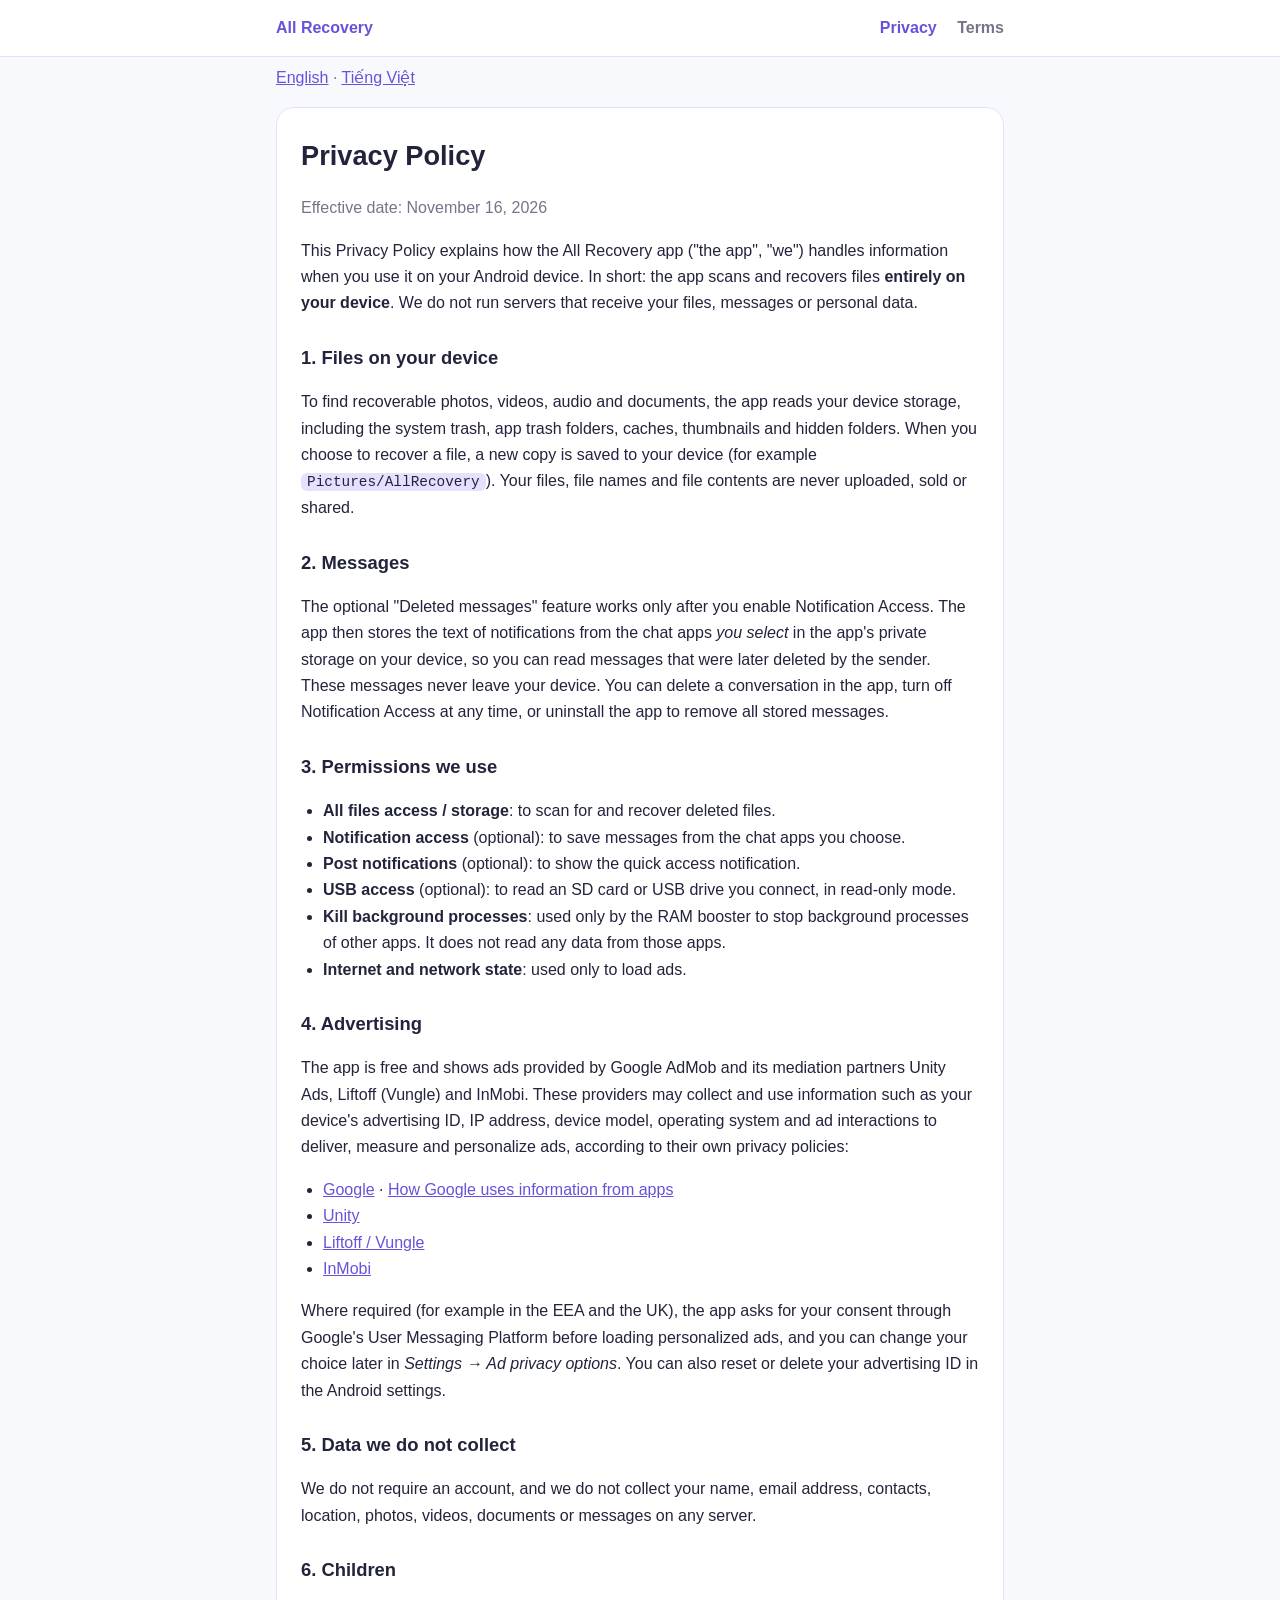
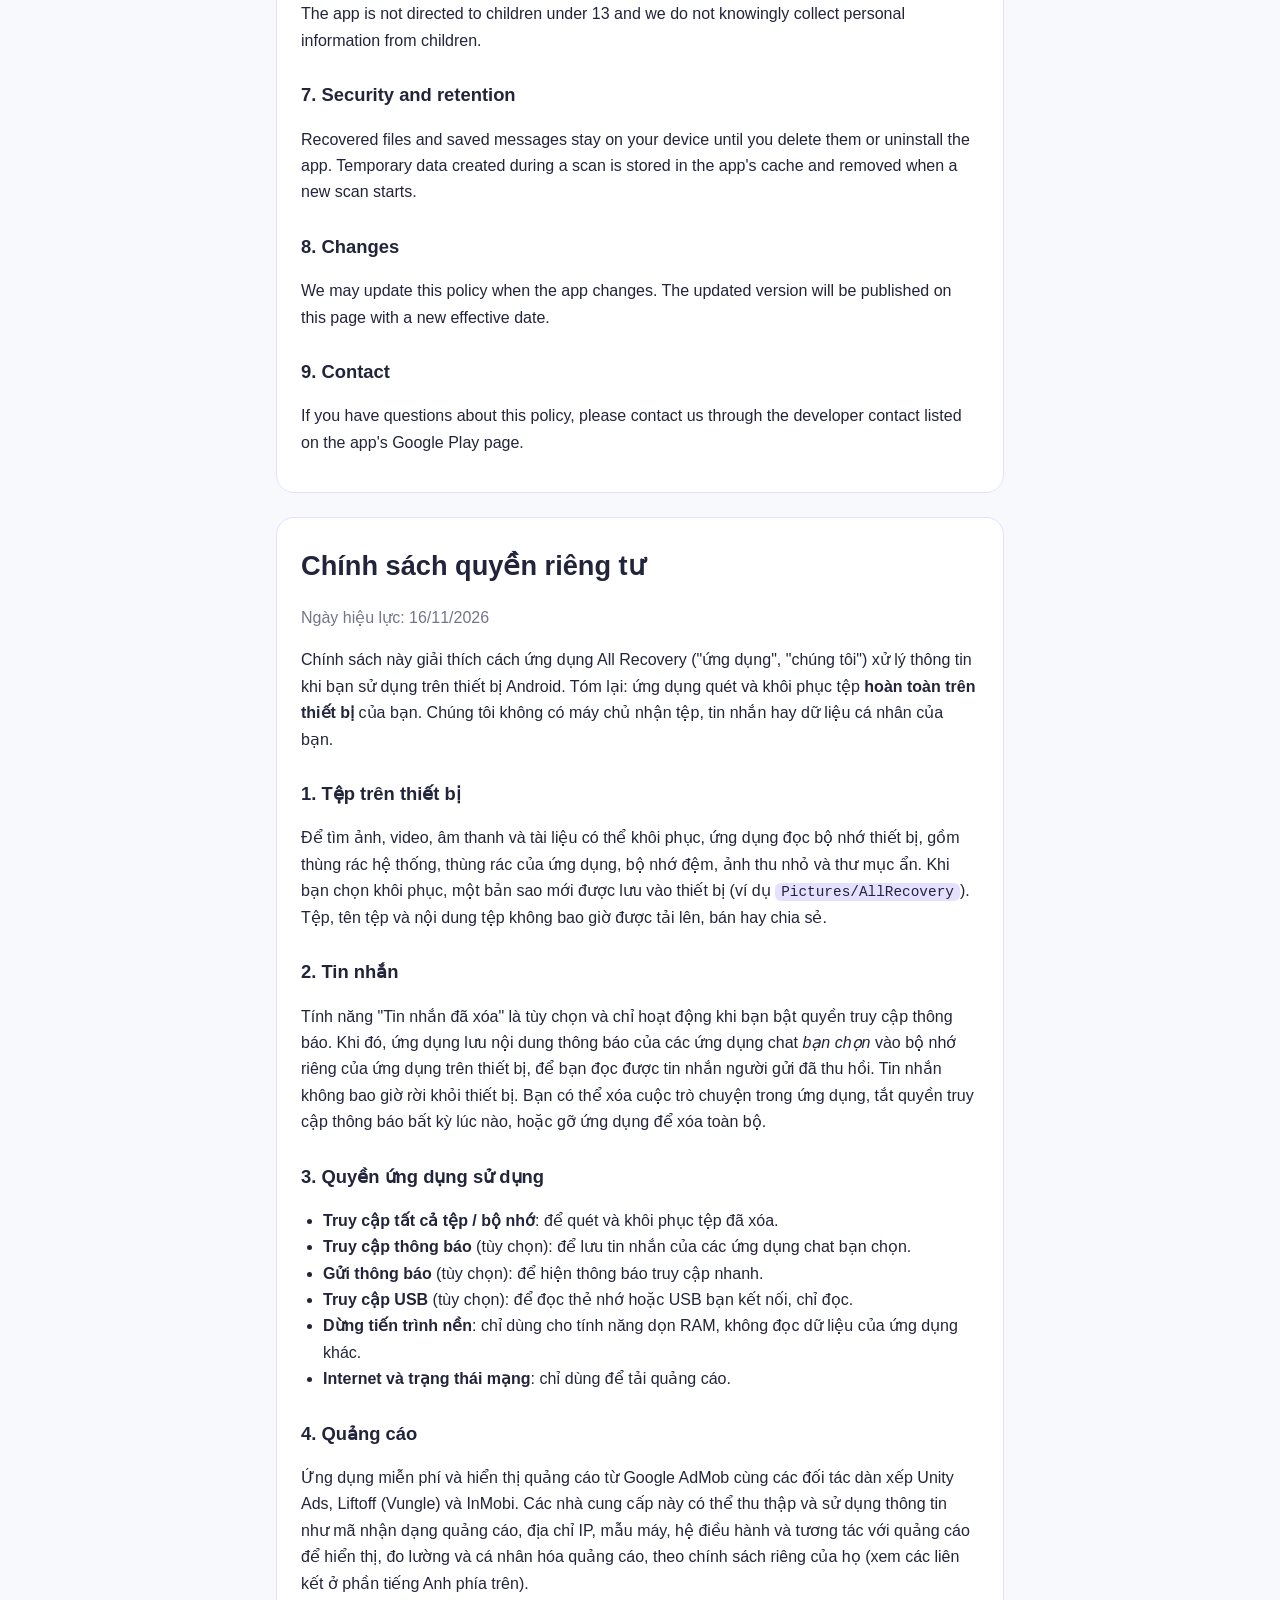
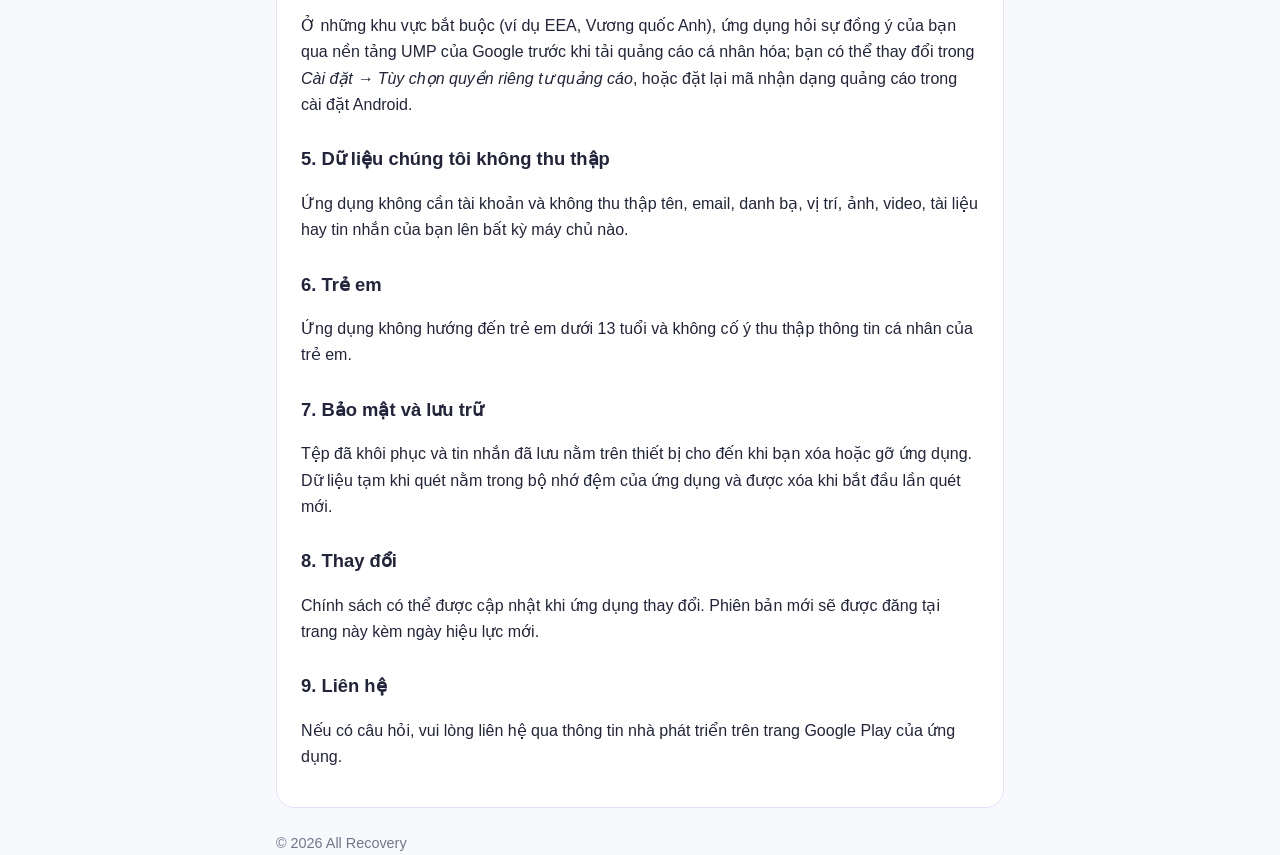
==== index.html @ 8019b17d "add privacy policy and terms" ====
<!doctype html>
<html lang="en">
<head>
  <meta charset="utf-8">
  <meta name="viewport" content="width=device-width, initial-scale=1">
  <title>All Recovery – Privacy Policy</title>
  <link rel="stylesheet" href="style.css">
</head>
<body>
  <header>
    <div class="wrap">
      <span class="brand">All Recovery</span>
      <nav>
        <a href="index.html" class="active">Privacy</a>
        <a href="terms.html">Terms</a>
      </nav>
    </div>
  </header>

  <main class="wrap">
    <div class="lang">
      <a href="#en">English</a> · <a href="#vi">Tiếng Việt</a>
    </div>

    <article id="en">
      <h1>Privacy Policy</h1>
      <p class="muted">Effective date: November 16, 2026</p>

      <p>This Privacy Policy explains how the All Recovery app ("the app", "we") handles information when you
        use it on your Android device. In short: the app scans and recovers files <strong>entirely on your device</strong>.
        We do not run servers that receive your files, messages or personal data.</p>

      <h2>1. Files on your device</h2>
      <p>To find recoverable photos, videos, audio and documents, the app reads your device storage, including the
        system trash, app trash folders, caches, thumbnails and hidden folders. When you choose to recover a file, a new
        copy is saved to your device (for example <code>Pictures/AllRecovery</code>). Your files, file names and file
        contents are never uploaded, sold or shared.</p>

      <h2>2. Messages</h2>
      <p>The optional "Deleted messages" feature works only after you enable Notification Access. The app then stores
        the text of notifications from the chat apps <em>you select</em> in the app's private storage on your device,
        so you can read messages that were later deleted by the sender. These messages never leave your device. You can
        delete a conversation in the app, turn off Notification Access at any time, or uninstall the app to remove all
        stored messages.</p>

      <h2>3. Permissions we use</h2>
      <ul>
        <li><strong>All files access / storage</strong>: to scan for and recover deleted files.</li>
        <li><strong>Notification access</strong> (optional): to save messages from the chat apps you choose.</li>
        <li><strong>Post notifications</strong> (optional): to show the quick access notification.</li>
        <li><strong>USB access</strong> (optional): to read an SD card or USB drive you connect, in read-only mode.</li>
        <li><strong>Kill background processes</strong>: used only by the RAM booster to stop background processes of
          other apps. It does not read any data from those apps.</li>
        <li><strong>Internet and network state</strong>: used only to load ads.</li>
      </ul>

      <h2>4. Advertising</h2>
      <p>The app is free and shows ads provided by Google AdMob and its mediation partners Unity Ads, Liftoff
        (Vungle) and InMobi. These providers may collect and use information such as your device's advertising ID,
        IP address, device model, operating system and ad interactions to deliver, measure and personalize ads,
        according to their own privacy policies:</p>
      <ul>
        <li><a href="https://policies.google.com/privacy">Google</a> ·
          <a href="https://policies.google.com/technologies/ads">How Google uses information from apps</a></li>
        <li><a href="https://unity.com/legal/privacy-policy">Unity</a></li>
        <li><a href="https://liftoff.io/privacy-policy/">Liftoff / Vungle</a></li>
        <li><a href="https://www.inmobi.com/privacy-policy">InMobi</a></li>
      </ul>
      <p>Where required (for example in the EEA and the UK), the app asks for your consent through Google's User
        Messaging Platform before loading personalized ads, and you can change your choice later in
        <em>Settings → Ad privacy options</em>. You can also reset or delete your advertising ID in the Android
        settings.</p>

      <h2>5. Data we do not collect</h2>
      <p>We do not require an account, and we do not collect your name, email address, contacts, location, photos,
        videos, documents or messages on any server.</p>

      <h2>6. Children</h2>
      <p>The app is not directed to children under 13 and we do not knowingly collect personal information from
        children.</p>

      <h2>7. Security and retention</h2>
      <p>Recovered files and saved messages stay on your device until you delete them or uninstall the app.
        Temporary data created during a scan is stored in the app's cache and removed when a new scan starts.</p>

      <h2>8. Changes</h2>
      <p>We may update this policy when the app changes. The updated version will be published on this page with
        a new effective date.</p>

      <h2>9. Contact</h2>
      <p>If you have questions about this policy, please contact us through the developer contact listed on the
        app's Google Play page.</p>
    </article>

    <hr>

    <article id="vi" lang="vi">
      <h1>Chính sách quyền riêng tư</h1>
      <p class="muted">Ngày hiệu lực: 16/11/2026</p>

      <p>Chính sách này giải thích cách ứng dụng All Recovery ("ứng dụng", "chúng tôi") xử lý thông tin khi bạn
        sử dụng trên thiết bị Android. Tóm lại: ứng dụng quét và khôi phục tệp <strong>hoàn toàn trên thiết bị</strong>
        của bạn. Chúng tôi không có máy chủ nhận tệp, tin nhắn hay dữ liệu cá nhân của bạn.</p>

      <h2>1. Tệp trên thiết bị</h2>
      <p>Để tìm ảnh, video, âm thanh và tài liệu có thể khôi phục, ứng dụng đọc bộ nhớ thiết bị, gồm thùng rác hệ
        thống, thùng rác của ứng dụng, bộ nhớ đệm, ảnh thu nhỏ và thư mục ẩn. Khi bạn chọn khôi phục, một bản sao mới
        được lưu vào thiết bị (ví dụ <code>Pictures/AllRecovery</code>). Tệp, tên tệp và nội dung tệp không bao giờ
        được tải lên, bán hay chia sẻ.</p>

      <h2>2. Tin nhắn</h2>
      <p>Tính năng "Tin nhắn đã xóa" là tùy chọn và chỉ hoạt động khi bạn bật quyền truy cập thông báo. Khi đó, ứng
        dụng lưu nội dung thông báo của các ứng dụng chat <em>bạn chọn</em> vào bộ nhớ riêng của ứng dụng trên thiết
        bị, để bạn đọc được tin nhắn người gửi đã thu hồi. Tin nhắn không bao giờ rời khỏi thiết bị. Bạn có thể xóa
        cuộc trò chuyện trong ứng dụng, tắt quyền truy cập thông báo bất kỳ lúc nào, hoặc gỡ ứng dụng để xóa toàn bộ.</p>

      <h2>3. Quyền ứng dụng sử dụng</h2>
      <ul>
        <li><strong>Truy cập tất cả tệp / bộ nhớ</strong>: để quét và khôi phục tệp đã xóa.</li>
        <li><strong>Truy cập thông báo</strong> (tùy chọn): để lưu tin nhắn của các ứng dụng chat bạn chọn.</li>
        <li><strong>Gửi thông báo</strong> (tùy chọn): để hiện thông báo truy cập nhanh.</li>
        <li><strong>Truy cập USB</strong> (tùy chọn): để đọc thẻ nhớ hoặc USB bạn kết nối, chỉ đọc.</li>
        <li><strong>Dừng tiến trình nền</strong>: chỉ dùng cho tính năng dọn RAM, không đọc dữ liệu của ứng dụng khác.</li>
        <li><strong>Internet và trạng thái mạng</strong>: chỉ dùng để tải quảng cáo.</li>
      </ul>

      <h2>4. Quảng cáo</h2>
      <p>Ứng dụng miễn phí và hiển thị quảng cáo từ Google AdMob cùng các đối tác dàn xếp Unity Ads, Liftoff
        (Vungle) và InMobi. Các nhà cung cấp này có thể thu thập và sử dụng thông tin như mã nhận dạng quảng cáo, địa
        chỉ IP, mẫu máy, hệ điều hành và tương tác với quảng cáo để hiển thị, đo lường và cá nhân hóa quảng cáo, theo
        chính sách riêng của họ (xem các liên kết ở phần tiếng Anh phía trên).</p>
      <p>Ở những khu vực bắt buộc (ví dụ EEA, Vương quốc Anh), ứng dụng hỏi sự đồng ý của bạn qua nền tảng UMP của
        Google trước khi tải quảng cáo cá nhân hóa; bạn có thể thay đổi trong <em>Cài đặt → Tùy chọn quyền riêng tư
        quảng cáo</em>, hoặc đặt lại mã nhận dạng quảng cáo trong cài đặt Android.</p>

      <h2>5. Dữ liệu chúng tôi không thu thập</h2>
      <p>Ứng dụng không cần tài khoản và không thu thập tên, email, danh bạ, vị trí, ảnh, video, tài liệu hay tin nhắn
        của bạn lên bất kỳ máy chủ nào.</p>

      <h2>6. Trẻ em</h2>
      <p>Ứng dụng không hướng đến trẻ em dưới 13 tuổi và không cố ý thu thập thông tin cá nhân của trẻ em.</p>

      <h2>7. Bảo mật và lưu trữ</h2>
      <p>Tệp đã khôi phục và tin nhắn đã lưu nằm trên thiết bị cho đến khi bạn xóa hoặc gỡ ứng dụng. Dữ liệu tạm khi
        quét nằm trong bộ nhớ đệm của ứng dụng và được xóa khi bắt đầu lần quét mới.</p>

      <h2>8. Thay đổi</h2>
      <p>Chính sách có thể được cập nhật khi ứng dụng thay đổi. Phiên bản mới sẽ được đăng tại trang này kèm ngày hiệu
        lực mới.</p>

      <h2>9. Liên hệ</h2>
      <p>Nếu có câu hỏi, vui lòng liên hệ qua thông tin nhà phát triển trên trang Google Play của ứng dụng.</p>
    </article>
  </main>

  <footer class="wrap muted">© 2026 All Recovery</footer>
</body>
</html>
---- style.css ----
:root {
  --bg: #f8f9fd;
  --surface: #ffffff;
  --ink: #22243b;
  --muted: #74758a;
  --primary: #6554d9;
  --line: #e6e0ff;
}

@media (prefers-color-scheme: dark) {
  :root {
    --bg: #121320;
    --surface: #1c1d2e;
    --ink: #ececf4;
    --muted: #a3a4b8;
    --primary: #9d90ff;
    --line: #2c2d45;
  }
}

* { box-sizing: border-box; }

body {
  margin: 0;
  background: var(--bg);
  color: var(--ink);
  font: 16px/1.65 -apple-system, BlinkMacSystemFont, "Segoe UI", Roboto, "Helvetica Neue", Arial, sans-serif;
}

.wrap { max-width: 760px; margin: 0 auto; padding: 0 16px; }

header {
  background: var(--surface);
  border-bottom: 1px solid var(--line);
  position: sticky;
  top: 0;
}

header .wrap { display: flex; align-items: center; justify-content: space-between; height: 56px; }

.brand { font-weight: 700; color: var(--primary); }

nav a { margin-left: 16px; color: var(--muted); text-decoration: none; font-weight: 600; }
nav a.active { color: var(--primary); }

main { padding-top: 16px; padding-bottom: 32px; }

.lang { margin: 8px 0 16px; color: var(--muted); }

article {
  background: var(--surface);
  border: 1px solid var(--line);
  border-radius: 18px;
  padding: 8px 24px 20px;
  margin-bottom: 24px;
}

h1 { font-size: 1.7rem; margin: 18px 0 4px; }
h2 { font-size: 1.15rem; margin: 26px 0 6px; }
a { color: var(--primary); }
code { background: var(--line); padding: 1px 6px; border-radius: 6px; font-size: 0.9em; }
ul { padding-left: 22px; }
hr { display: none; }

.muted { color: var(--muted); }

footer { padding-bottom: 32px; font-size: 0.9rem; }
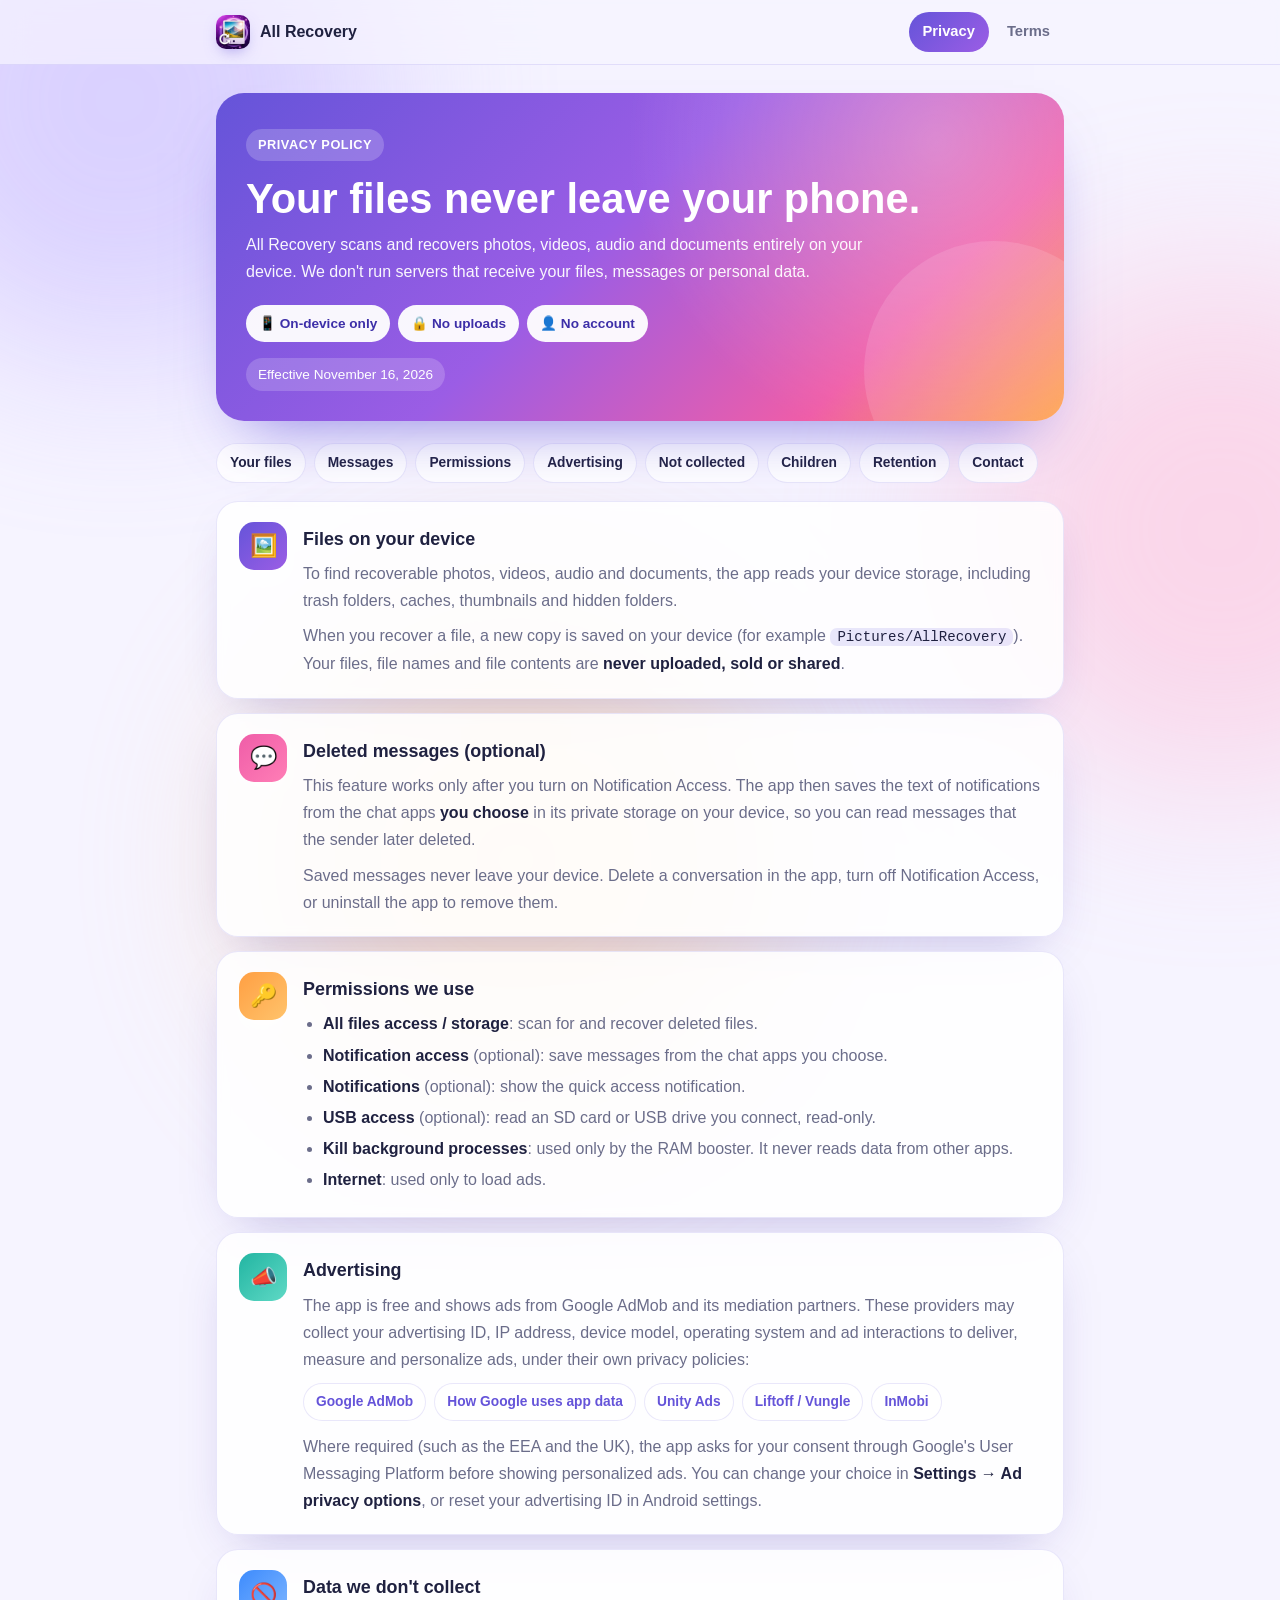
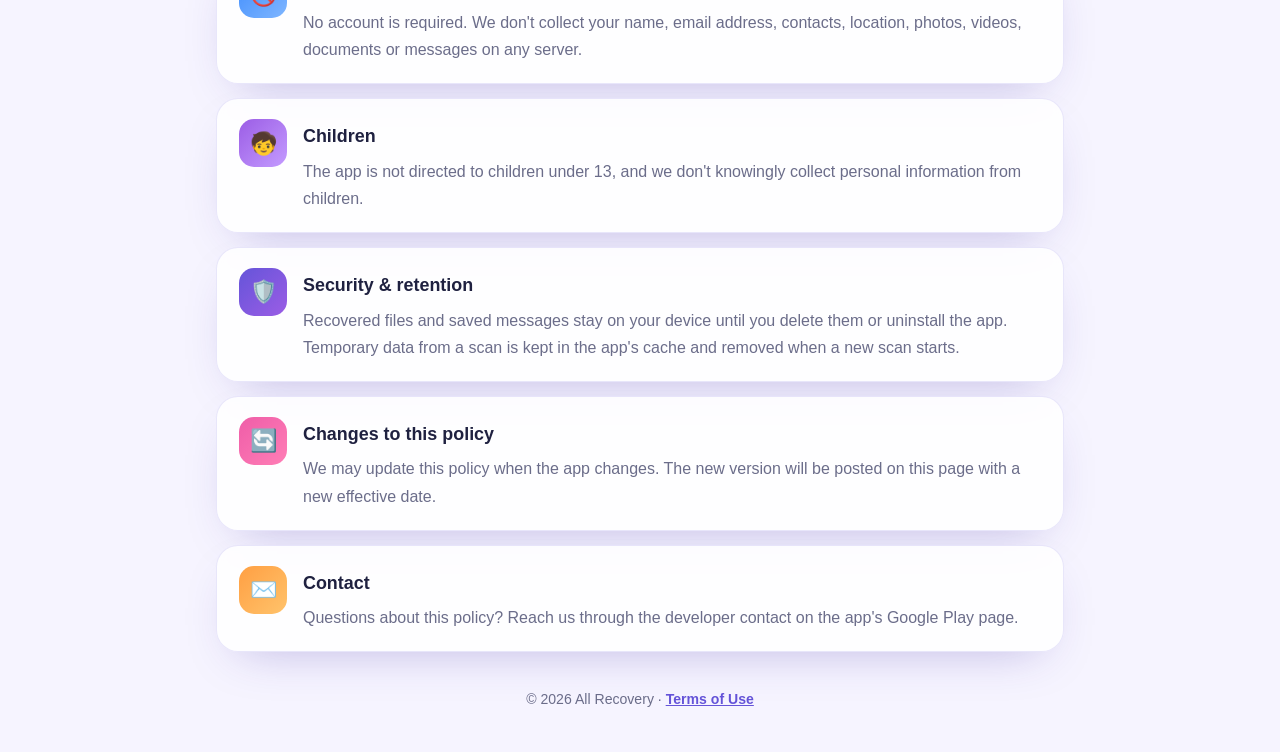
==== commit 340e4c0c: "redesign policy pages" ====
--- a/index.html
+++ b/index.html
@@ -3,13 +3,19 @@
 <head>
   <meta charset="utf-8">
   <meta name="viewport" content="width=device-width, initial-scale=1">
-  <title>All Recovery – Privacy Policy</title>
+  <title>Privacy Policy · All Recovery</title>
+  <meta name="description" content="How All Recovery handles your data: everything stays on your device.">
+  <link rel="icon" href="assets/icon.png">
   <link rel="stylesheet" href="style.css">
 </head>
 <body>
+  <div class="blob b1"></div>
+  <div class="blob b2"></div>
+  <div class="blob b3"></div>
+
   <header>
-    <div class="wrap">
-      <span class="brand">All Recovery</span>
+    <div class="wrap bar">
+      <a class="brand" href="index.html"><img src="assets/icon.png" alt=""><span>All Recovery</span></a>
       <nav>
         <a href="index.html" class="active">Privacy</a>
         <a href="terms.html">Terms</a>
@@ -18,141 +24,137 @@
   </header>
 
   <main class="wrap">
-    <div class="lang">
-      <a href="#en">English</a> · <a href="#vi">Tiếng Việt</a>
+    <section class="hero">
+      <span class="eyebrow">Privacy Policy</span>
+      <h1>Your files never leave your phone.</h1>
+      <p>All Recovery scans and recovers photos, videos, audio and documents entirely on your device.
+        We don't run servers that receive your files, messages or personal data.</p>
+      <div class="chips">
+        <span class="chip">📱 On-device only</span>
+        <span class="chip">🔒 No uploads</span>
+        <span class="chip">👤 No account</span>
+      </div>
+      <span class="date">Effective November 16, 2026</span>
+    </section>
+
+    <nav class="toc">
+      <a href="#files">Your files</a>
+      <a href="#messages">Messages</a>
+      <a href="#permissions">Permissions</a>
+      <a href="#ads">Advertising</a>
+      <a href="#not-collected">Not collected</a>
+      <a href="#children">Children</a>
+      <a href="#retention">Retention</a>
+      <a href="#contact">Contact</a>
+    </nav>
+
+    <div class="cards">
+      <article class="card" id="files">
+        <div class="icon">🖼️</div>
+        <div>
+          <h2>Files on your device</h2>
+          <p>To find recoverable photos, videos, audio and documents, the app reads your device storage, including
+            trash folders, caches, thumbnails and hidden folders.</p>
+          <p>When you recover a file, a new copy is saved on your device (for example
+            <code>Pictures/AllRecovery</code>). Your files, file names and file contents are
+            <strong>never uploaded, sold or shared</strong>.</p>
+        </div>
+      </article>
+
+      <article class="card" id="messages">
+        <div class="icon">💬</div>
+        <div>
+          <h2>Deleted messages (optional)</h2>
+          <p>This feature works only after you turn on Notification Access. The app then saves the text of
+            notifications from the chat apps <strong>you choose</strong> in its private storage on your device, so you
+            can read messages that the sender later deleted.</p>
+          <p>Saved messages never leave your device. Delete a conversation in the app, turn off Notification Access,
+            or uninstall the app to remove them.</p>
+        </div>
+      </article>
+
+      <article class="card" id="permissions">
+        <div class="icon">🔑</div>
+        <div>
+          <h2>Permissions we use</h2>
+          <ul>
+            <li><strong>All files access / storage</strong>: scan for and recover deleted files.</li>
+            <li><strong>Notification access</strong> (optional): save messages from the chat apps you choose.</li>
+            <li><strong>Notifications</strong> (optional): show the quick access notification.</li>
+            <li><strong>USB access</strong> (optional): read an SD card or USB drive you connect, read-only.</li>
+            <li><strong>Kill background processes</strong>: used only by the RAM booster. It never reads data from
+              other apps.</li>
+            <li><strong>Internet</strong>: used only to load ads.</li>
+          </ul>
+        </div>
+      </article>
+
+      <article class="card" id="ads">
+        <div class="icon">📣</div>
+        <div>
+          <h2>Advertising</h2>
+          <p>The app is free and shows ads from Google AdMob and its mediation partners. These providers may collect
+            your advertising ID, IP address, device model, operating system and ad interactions to deliver, measure
+            and personalize ads, under their own privacy policies:</p>
+          <div class="partners">
+            <a href="https://policies.google.com/privacy">Google AdMob</a>
+            <a href="https://policies.google.com/technologies/ads">How Google uses app data</a>
+            <a href="https://unity.com/legal/privacy-policy">Unity Ads</a>
+            <a href="https://liftoff.io/privacy-policy/">Liftoff / Vungle</a>
+            <a href="https://www.inmobi.com/privacy-policy">InMobi</a>
+          </div>
+          <p style="margin-top:12px">Where required (such as the EEA and the UK), the app asks for your consent through
+            Google's User Messaging Platform before showing personalized ads. You can change your choice in
+            <strong>Settings → Ad privacy options</strong>, or reset your advertising ID in Android settings.</p>
+        </div>
+      </article>
+
+      <article class="card" id="not-collected">
+        <div class="icon">🚫</div>
+        <div>
+          <h2>Data we don't collect</h2>
+          <p>No account is required. We don't collect your name, email address, contacts, location, photos, videos,
+            documents or messages on any server.</p>
+        </div>
+      </article>
+
+      <article class="card" id="children">
+        <div class="icon">🧒</div>
+        <div>
+          <h2>Children</h2>
+          <p>The app is not directed to children under 13, and we don't knowingly collect personal information from
+            children.</p>
+        </div>
+      </article>
+
+      <article class="card" id="retention">
+        <div class="icon">🛡️</div>
+        <div>
+          <h2>Security &amp; retention</h2>
+          <p>Recovered files and saved messages stay on your device until you delete them or uninstall the app.
+            Temporary data from a scan is kept in the app's cache and removed when a new scan starts.</p>
+        </div>
+      </article>
+
+      <article class="card" id="changes">
+        <div class="icon">🔄</div>
+        <div>
+          <h2>Changes to this policy</h2>
+          <p>We may update this policy when the app changes. The new version will be posted on this page with a new
+            effective date.</p>
+        </div>
+      </article>
+
+      <article class="card" id="contact">
+        <div class="icon">✉️</div>
+        <div>
+          <h2>Contact</h2>
+          <p>Questions about this policy? Reach us through the developer contact on the app's Google Play page.</p>
+        </div>
+      </article>
     </div>
-
-    <article id="en">
-      <h1>Privacy Policy</h1>
-      <p class="muted">Effective date: November 16, 2026</p>
-
-      <p>This Privacy Policy explains how the All Recovery app ("the app", "we") handles information when you
-        use it on your Android device. In short: the app scans and recovers files <strong>entirely on your device</strong>.
-        We do not run servers that receive your files, messages or personal data.</p>
-
-      <h2>1. Files on your device</h2>
-      <p>To find recoverable photos, videos, audio and documents, the app reads your device storage, including the
-        system trash, app trash folders, caches, thumbnails and hidden folders. When you choose to recover a file, a new
-        copy is saved to your device (for example <code>Pictures/AllRecovery</code>). Your files, file names and file
-        contents are never uploaded, sold or shared.</p>
-
-      <h2>2. Messages</h2>
-      <p>The optional "Deleted messages" feature works only after you enable Notification Access. The app then stores
-        the text of notifications from the chat apps <em>you select</em> in the app's private storage on your device,
-        so you can read messages that were later deleted by the sender. These messages never leave your device. You can
-        delete a conversation in the app, turn off Notification Access at any time, or uninstall the app to remove all
-        stored messages.</p>
-
-      <h2>3. Permissions we use</h2>
-      <ul>
-        <li><strong>All files access / storage</strong>: to scan for and recover deleted files.</li>
-        <li><strong>Notification access</strong> (optional): to save messages from the chat apps you choose.</li>
-        <li><strong>Post notifications</strong> (optional): to show the quick access notification.</li>
-        <li><strong>USB access</strong> (optional): to read an SD card or USB drive you connect, in read-only mode.</li>
-        <li><strong>Kill background processes</strong>: used only by the RAM booster to stop background processes of
-          other apps. It does not read any data from those apps.</li>
-        <li><strong>Internet and network state</strong>: used only to load ads.</li>
-      </ul>
-
-      <h2>4. Advertising</h2>
-      <p>The app is free and shows ads provided by Google AdMob and its mediation partners Unity Ads, Liftoff
-        (Vungle) and InMobi. These providers may collect and use information such as your device's advertising ID,
-        IP address, device model, operating system and ad interactions to deliver, measure and personalize ads,
-        according to their own privacy policies:</p>
-      <ul>
-        <li><a href="https://policies.google.com/privacy">Google</a> ·
-          <a href="https://policies.google.com/technologies/ads">How Google uses information from apps</a></li>
-        <li><a href="https://unity.com/legal/privacy-policy">Unity</a></li>
-        <li><a href="https://liftoff.io/privacy-policy/">Liftoff / Vungle</a></li>
-        <li><a href="https://www.inmobi.com/privacy-policy">InMobi</a></li>
-      </ul>
-      <p>Where required (for example in the EEA and the UK), the app asks for your consent through Google's User
-        Messaging Platform before loading personalized ads, and you can change your choice later in
-        <em>Settings → Ad privacy options</em>. You can also reset or delete your advertising ID in the Android
-        settings.</p>
-
-      <h2>5. Data we do not collect</h2>
-      <p>We do not require an account, and we do not collect your name, email address, contacts, location, photos,
-        videos, documents or messages on any server.</p>
-
-      <h2>6. Children</h2>
-      <p>The app is not directed to children under 13 and we do not knowingly collect personal information from
-        children.</p>
-
-      <h2>7. Security and retention</h2>
-      <p>Recovered files and saved messages stay on your device until you delete them or uninstall the app.
-        Temporary data created during a scan is stored in the app's cache and removed when a new scan starts.</p>
-
-      <h2>8. Changes</h2>
-      <p>We may update this policy when the app changes. The updated version will be published on this page with
-        a new effective date.</p>
-
-      <h2>9. Contact</h2>
-      <p>If you have questions about this policy, please contact us through the developer contact listed on the
-        app's Google Play page.</p>
-    </article>
-
-    <hr>
-
-    <article id="vi" lang="vi">
-      <h1>Chính sách quyền riêng tư</h1>
-      <p class="muted">Ngày hiệu lực: 16/11/2026</p>
-
-      <p>Chính sách này giải thích cách ứng dụng All Recovery ("ứng dụng", "chúng tôi") xử lý thông tin khi bạn
-        sử dụng trên thiết bị Android. Tóm lại: ứng dụng quét và khôi phục tệp <strong>hoàn toàn trên thiết bị</strong>
-        của bạn. Chúng tôi không có máy chủ nhận tệp, tin nhắn hay dữ liệu cá nhân của bạn.</p>
-
-      <h2>1. Tệp trên thiết bị</h2>
-      <p>Để tìm ảnh, video, âm thanh và tài liệu có thể khôi phục, ứng dụng đọc bộ nhớ thiết bị, gồm thùng rác hệ
-        thống, thùng rác của ứng dụng, bộ nhớ đệm, ảnh thu nhỏ và thư mục ẩn. Khi bạn chọn khôi phục, một bản sao mới
-        được lưu vào thiết bị (ví dụ <code>Pictures/AllRecovery</code>). Tệp, tên tệp và nội dung tệp không bao giờ
-        được tải lên, bán hay chia sẻ.</p>
-
-      <h2>2. Tin nhắn</h2>
-      <p>Tính năng "Tin nhắn đã xóa" là tùy chọn và chỉ hoạt động khi bạn bật quyền truy cập thông báo. Khi đó, ứng
-        dụng lưu nội dung thông báo của các ứng dụng chat <em>bạn chọn</em> vào bộ nhớ riêng của ứng dụng trên thiết
-        bị, để bạn đọc được tin nhắn người gửi đã thu hồi. Tin nhắn không bao giờ rời khỏi thiết bị. Bạn có thể xóa
-        cuộc trò chuyện trong ứng dụng, tắt quyền truy cập thông báo bất kỳ lúc nào, hoặc gỡ ứng dụng để xóa toàn bộ.</p>
-
-      <h2>3. Quyền ứng dụng sử dụng</h2>
-      <ul>
-        <li><strong>Truy cập tất cả tệp / bộ nhớ</strong>: để quét và khôi phục tệp đã xóa.</li>
-        <li><strong>Truy cập thông báo</strong> (tùy chọn): để lưu tin nhắn của các ứng dụng chat bạn chọn.</li>
-        <li><strong>Gửi thông báo</strong> (tùy chọn): để hiện thông báo truy cập nhanh.</li>
-        <li><strong>Truy cập USB</strong> (tùy chọn): để đọc thẻ nhớ hoặc USB bạn kết nối, chỉ đọc.</li>
-        <li><strong>Dừng tiến trình nền</strong>: chỉ dùng cho tính năng dọn RAM, không đọc dữ liệu của ứng dụng khác.</li>
-        <li><strong>Internet và trạng thái mạng</strong>: chỉ dùng để tải quảng cáo.</li>
-      </ul>
-
-      <h2>4. Quảng cáo</h2>
-      <p>Ứng dụng miễn phí và hiển thị quảng cáo từ Google AdMob cùng các đối tác dàn xếp Unity Ads, Liftoff
-        (Vungle) và InMobi. Các nhà cung cấp này có thể thu thập và sử dụng thông tin như mã nhận dạng quảng cáo, địa
-        chỉ IP, mẫu máy, hệ điều hành và tương tác với quảng cáo để hiển thị, đo lường và cá nhân hóa quảng cáo, theo
-        chính sách riêng của họ (xem các liên kết ở phần tiếng Anh phía trên).</p>
-      <p>Ở những khu vực bắt buộc (ví dụ EEA, Vương quốc Anh), ứng dụng hỏi sự đồng ý của bạn qua nền tảng UMP của
-        Google trước khi tải quảng cáo cá nhân hóa; bạn có thể thay đổi trong <em>Cài đặt → Tùy chọn quyền riêng tư
-        quảng cáo</em>, hoặc đặt lại mã nhận dạng quảng cáo trong cài đặt Android.</p>
-
-      <h2>5. Dữ liệu chúng tôi không thu thập</h2>
-      <p>Ứng dụng không cần tài khoản và không thu thập tên, email, danh bạ, vị trí, ảnh, video, tài liệu hay tin nhắn
-        của bạn lên bất kỳ máy chủ nào.</p>
-
-      <h2>6. Trẻ em</h2>
-      <p>Ứng dụng không hướng đến trẻ em dưới 13 tuổi và không cố ý thu thập thông tin cá nhân của trẻ em.</p>
-
-      <h2>7. Bảo mật và lưu trữ</h2>
-      <p>Tệp đã khôi phục và tin nhắn đã lưu nằm trên thiết bị cho đến khi bạn xóa hoặc gỡ ứng dụng. Dữ liệu tạm khi
-        quét nằm trong bộ nhớ đệm của ứng dụng và được xóa khi bắt đầu lần quét mới.</p>
-
-      <h2>8. Thay đổi</h2>
-      <p>Chính sách có thể được cập nhật khi ứng dụng thay đổi. Phiên bản mới sẽ được đăng tại trang này kèm ngày hiệu
-        lực mới.</p>
-
-      <h2>9. Liên hệ</h2>
-      <p>Nếu có câu hỏi, vui lòng liên hệ qua thông tin nhà phát triển trên trang Google Play của ứng dụng.</p>
-    </article>
   </main>
 
-  <footer class="wrap muted">© 2026 All Recovery</footer>
+  <footer>© 2026 All Recovery · <a href="terms.html">Terms of Use</a></footer>
 </body>
 </html>
--- a/style.css
+++ b/style.css
@@ -1,67 +1,220 @@
 :root {
-  --bg: #f8f9fd;
-  --surface: #ffffff;
-  --ink: #22243b;
-  --muted: #74758a;
+  --bg: #f6f4ff;
+  --surface: rgba(255, 255, 255, 0.86);
+  --surface-solid: #ffffff;
+  --ink: #1f2140;
+  --muted: #6b6d8a;
+  --line: rgba(101, 84, 217, 0.14);
   --primary: #6554d9;
-  --line: #e6e0ff;
+  --shadow: 0 18px 50px -24px rgba(60, 40, 160, 0.35);
+
+  --c1: #6554d9;
+  --c2: #ef5da8;
+  --c3: #ff9f43;
+  --c4: #22b5a2;
+  --c5: #3d8bfd;
+  --c6: #9b5de5;
 }
 
 @media (prefers-color-scheme: dark) {
   :root {
-    --bg: #121320;
-    --surface: #1c1d2e;
-    --ink: #ececf4;
-    --muted: #a3a4b8;
-    --primary: #9d90ff;
-    --line: #2c2d45;
+    --bg: #0f1022;
+    --surface: rgba(28, 29, 52, 0.82);
+    --surface-solid: #1c1d34;
+    --ink: #eeeefa;
+    --muted: #a6a7c4;
+    --line: rgba(157, 144, 255, 0.18);
+    --primary: #a99dff;
+    --shadow: 0 18px 50px -24px rgba(0, 0, 0, 0.7);
   }
 }
 
 * { box-sizing: border-box; }
+
+html { scroll-behavior: smooth; }
 
 body {
   margin: 0;
+  min-height: 100vh;
   background: var(--bg);
   color: var(--ink);
-  font: 16px/1.65 -apple-system, BlinkMacSystemFont, "Segoe UI", Roboto, "Helvetica Neue", Arial, sans-serif;
-}
-
-.wrap { max-width: 760px; margin: 0 auto; padding: 0 16px; }
-
+  font: 16px/1.7 "Inter", -apple-system, BlinkMacSystemFont, "Segoe UI", Roboto, "Helvetica Neue", Arial, sans-serif;
+  overflow-x: hidden;
+}
+
+/* Nền: các mảng màu mờ */
+.blob {
+  position: fixed;
+  z-index: -1;
+  width: 520px;
+  height: 520px;
+  border-radius: 50%;
+  filter: blur(90px);
+  opacity: 0.45;
+  pointer-events: none;
+}
+.blob.b1 { top: -160px; left: -140px; background: #b9a8ff; }
+.blob.b2 { top: 30%; right: -200px; background: #ffb3d1; }
+.blob.b3 { bottom: -220px; left: 20%; background: #ffd29e; }
+@media (prefers-color-scheme: dark) {
+  .blob { opacity: 0.22; }
+}
+
+.wrap { max-width: 880px; margin: 0 auto; padding: 0 16px; }
+
+/* Thanh trên */
 header {
-  background: var(--surface);
-  border-bottom: 1px solid var(--line);
   position: sticky;
   top: 0;
-}
-
-header .wrap { display: flex; align-items: center; justify-content: space-between; height: 56px; }
-
-.brand { font-weight: 700; color: var(--primary); }
-
-nav a { margin-left: 16px; color: var(--muted); text-decoration: none; font-weight: 600; }
-nav a.active { color: var(--primary); }
-
-main { padding-top: 16px; padding-bottom: 32px; }
-
-.lang { margin: 8px 0 16px; color: var(--muted); }
-
-article {
+  z-index: 10;
+  backdrop-filter: saturate(160%) blur(14px);
+  -webkit-backdrop-filter: saturate(160%) blur(14px);
+  background: color-mix(in srgb, var(--bg) 72%, transparent);
+  border-bottom: 1px solid var(--line);
+}
+.bar { display: flex; align-items: center; gap: 12px; height: 64px; }
+.brand { display: flex; align-items: center; gap: 10px; font-weight: 800; color: var(--ink); text-decoration: none; }
+.brand img { width: 34px; height: 34px; border-radius: 10px; box-shadow: 0 6px 16px -6px rgba(101, 84, 217, 0.6); }
+.bar nav { display: flex; gap: 4px; margin-left: auto; }
+.bar nav a {
+  padding: 7px 14px;
+  border-radius: 999px;
+  color: var(--muted);
+  text-decoration: none;
+  font-weight: 600;
+  font-size: 0.92rem;
+}
+.bar nav a.active { color: #fff; background: linear-gradient(135deg, var(--c1), var(--c6)); }
+
+/* Khối giới thiệu */
+.hero {
+  position: relative;
+  margin: 28px 0 22px;
+  padding: 36px 30px 30px;
+  border-radius: 28px;
+  color: #fff;
+  background:
+    radial-gradient(circle at 85% 15%, rgba(255, 255, 255, 0.28), transparent 40%),
+    linear-gradient(135deg, #6554d9 0%, #9b5de5 45%, #ef5da8 78%, #ff9f43 100%);
+  box-shadow: 0 30px 60px -30px rgba(101, 84, 217, 0.75);
+  overflow: hidden;
+}
+.hero::after {
+  content: "";
+  position: absolute;
+  right: -60px;
+  bottom: -80px;
+  width: 260px;
+  height: 260px;
+  border-radius: 50%;
+  background: rgba(255, 255, 255, 0.12);
+}
+.hero .eyebrow {
+  display: inline-block;
+  padding: 5px 12px;
+  border-radius: 999px;
+  background: rgba(255, 255, 255, 0.2);
+  font-size: 0.8rem;
+  font-weight: 700;
+  letter-spacing: 0.04em;
+  text-transform: uppercase;
+}
+.hero h1 { margin: 14px 0 8px; font-size: clamp(1.9rem, 5vw, 2.6rem); line-height: 1.15; }
+.hero p { margin: 0; max-width: 620px; opacity: 0.95; }
+.chips { display: flex; flex-wrap: wrap; gap: 8px; margin-top: 20px; position: relative; z-index: 1; }
+.chip {
+  padding: 7px 13px;
+  border-radius: 999px;
+  background: rgba(255, 255, 255, 0.95);
+  color: #3d2fa8;
+  font-weight: 700;
+  font-size: 0.85rem;
+}
+
+.date {
+  display: inline-block;
+  margin-top: 16px;
+  padding: 5px 12px;
+  border-radius: 999px;
+  background: rgba(255, 255, 255, 0.18);
+  font-size: 0.85rem;
+  position: relative;
+  z-index: 1;
+}
+
+/* Mục lục */
+.toc { display: flex; flex-wrap: wrap; gap: 8px; margin: 0 0 18px; }
+.toc a {
+  padding: 7px 13px;
+  border-radius: 999px;
+  border: 1px solid var(--line);
+  background: var(--surface);
+  color: var(--ink);
+  text-decoration: none;
+  font-size: 0.86rem;
+}
+.toc a:hover { border-color: var(--primary); color: var(--primary); }
+
+/* Thẻ nội dung */
+.cards { display: grid; gap: 14px; margin-bottom: 28px; }
+.card {
+  scroll-margin-top: 80px;
+  display: grid;
+  grid-template-columns: 48px 1fr;
+  gap: 16px;
+  padding: 20px 22px;
+  border-radius: 22px;
   background: var(--surface);
   border: 1px solid var(--line);
-  border-radius: 18px;
-  padding: 8px 24px 20px;
-  margin-bottom: 24px;
-}
-
-h1 { font-size: 1.7rem; margin: 18px 0 4px; }
-h2 { font-size: 1.15rem; margin: 26px 0 6px; }
-a { color: var(--primary); }
-code { background: var(--line); padding: 1px 6px; border-radius: 6px; font-size: 0.9em; }
-ul { padding-left: 22px; }
-hr { display: none; }
-
-.muted { color: var(--muted); }
-
-footer { padding-bottom: 32px; font-size: 0.9rem; }
+  box-shadow: var(--shadow);
+  backdrop-filter: blur(6px);
+}
+.icon {
+  width: 48px;
+  height: 48px;
+  border-radius: 15px;
+  display: grid;
+  place-items: center;
+  font-size: 22px;
+  color: #fff;
+  box-shadow: 0 10px 20px -10px currentColor;
+}
+.card:nth-child(6n + 1) .icon { background: linear-gradient(135deg, var(--c1), var(--c6)); }
+.card:nth-child(6n + 2) .icon { background: linear-gradient(135deg, var(--c2), #ff7eb6); }
+.card:nth-child(6n + 3) .icon { background: linear-gradient(135deg, var(--c3), #ffc36b); }
+.card:nth-child(6n + 4) .icon { background: linear-gradient(135deg, var(--c4), #5fd9c5); }
+.card:nth-child(6n + 5) .icon { background: linear-gradient(135deg, var(--c5), #7fb6ff); }
+.card:nth-child(6n + 6) .icon { background: linear-gradient(135deg, var(--c6), #c49bff); }
+.card h2 { margin: 2px 0 6px; font-size: 1.12rem; }
+.card p { margin: 0 0 8px; color: var(--muted); }
+.card p:last-child { margin-bottom: 0; }
+.card ul { margin: 6px 0 0; padding-left: 20px; color: var(--muted); }
+.card li { margin: 4px 0; }
+.card li strong, .card p strong { color: var(--ink); }
+a { color: var(--primary); font-weight: 600; }
+code {
+  padding: 1px 7px;
+  border-radius: 7px;
+  background: color-mix(in srgb, var(--primary) 14%, transparent);
+  color: var(--ink);
+  font-size: 0.88em;
+}
+
+.partners { display: flex; flex-wrap: wrap; gap: 8px; margin-top: 10px; }
+.partners a {
+  padding: 6px 12px;
+  border-radius: 999px;
+  border: 1px solid var(--line);
+  background: var(--surface-solid);
+  text-decoration: none;
+  font-size: 0.86rem;
+}
+
+footer { padding: 8px 0 40px; color: var(--muted); font-size: 0.88rem; text-align: center; }
+
+@media (max-width: 560px) {
+  .bar nav a { padding: 7px 10px; }
+  .brand span { display: none; }
+  .hero { padding: 28px 22px 24px; border-radius: 24px; }
+  .card { grid-template-columns: 1fr; gap: 12px; padding: 18px; }
+}
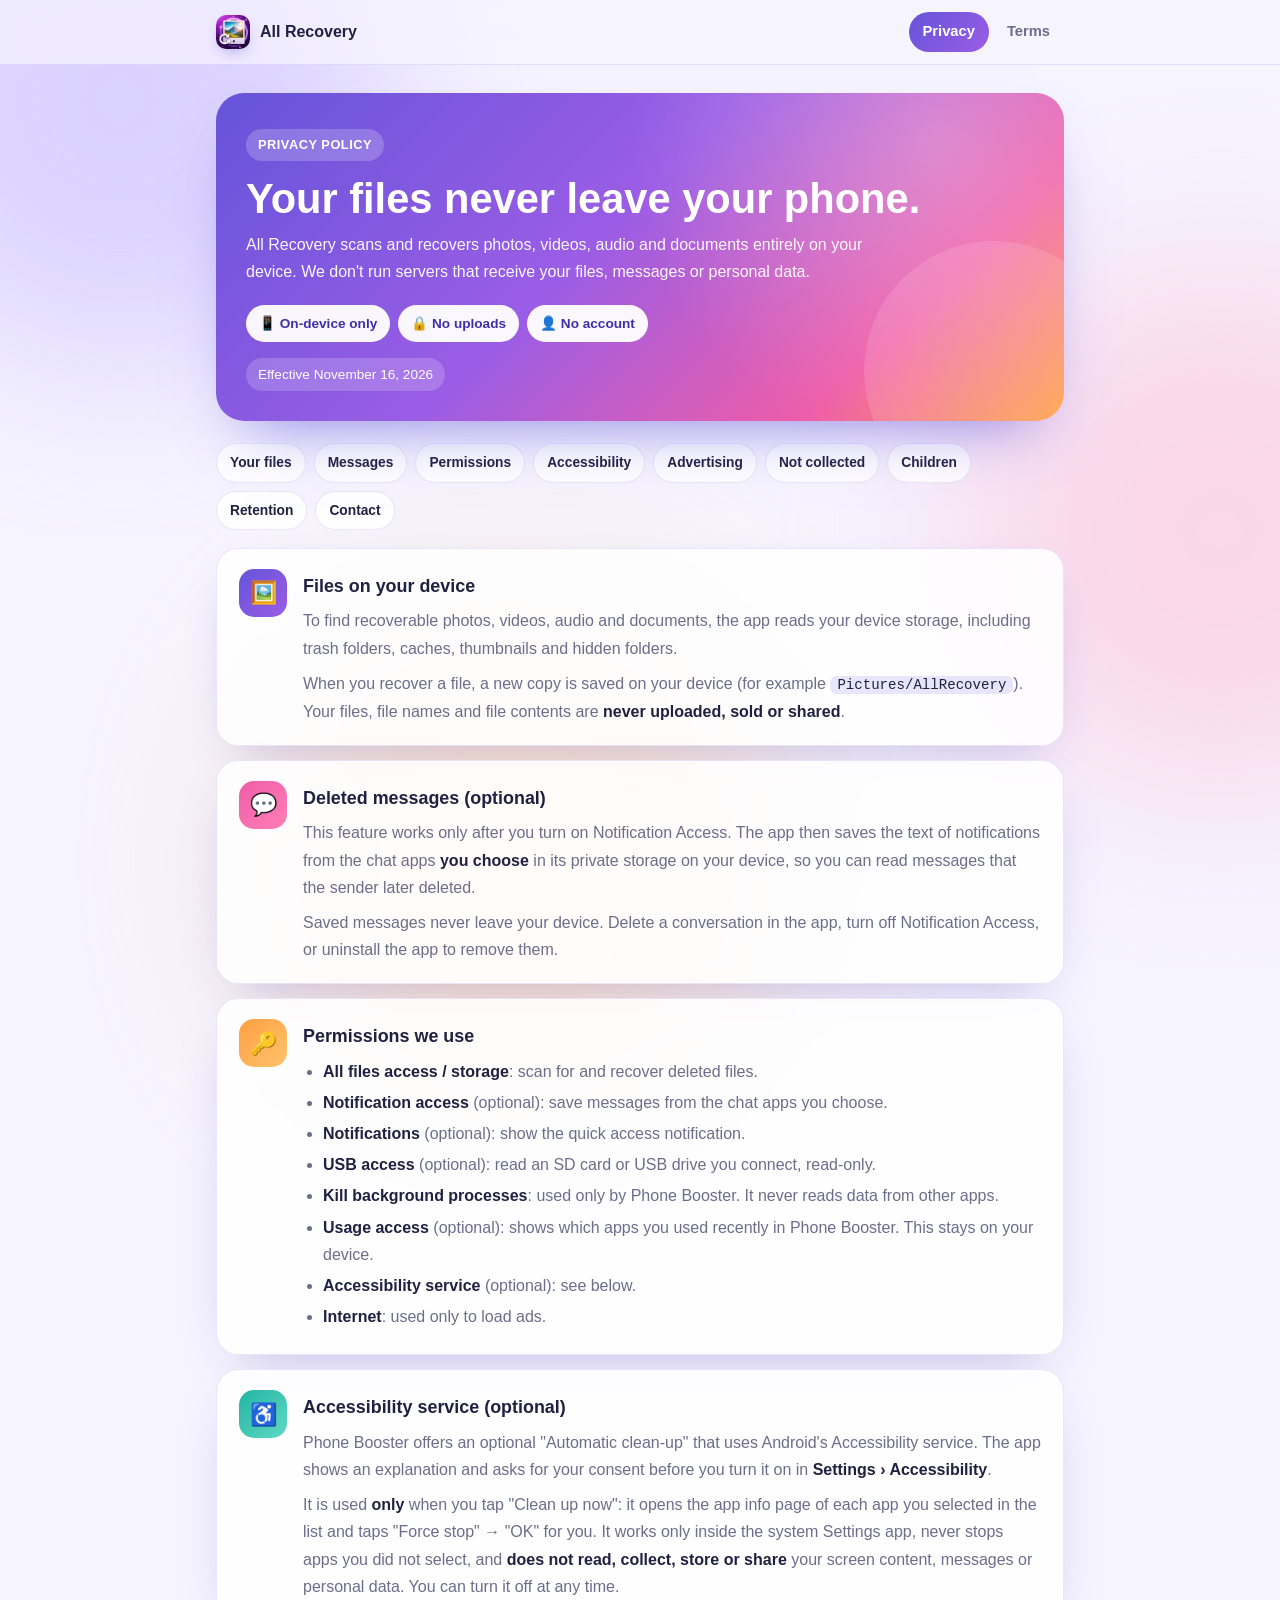
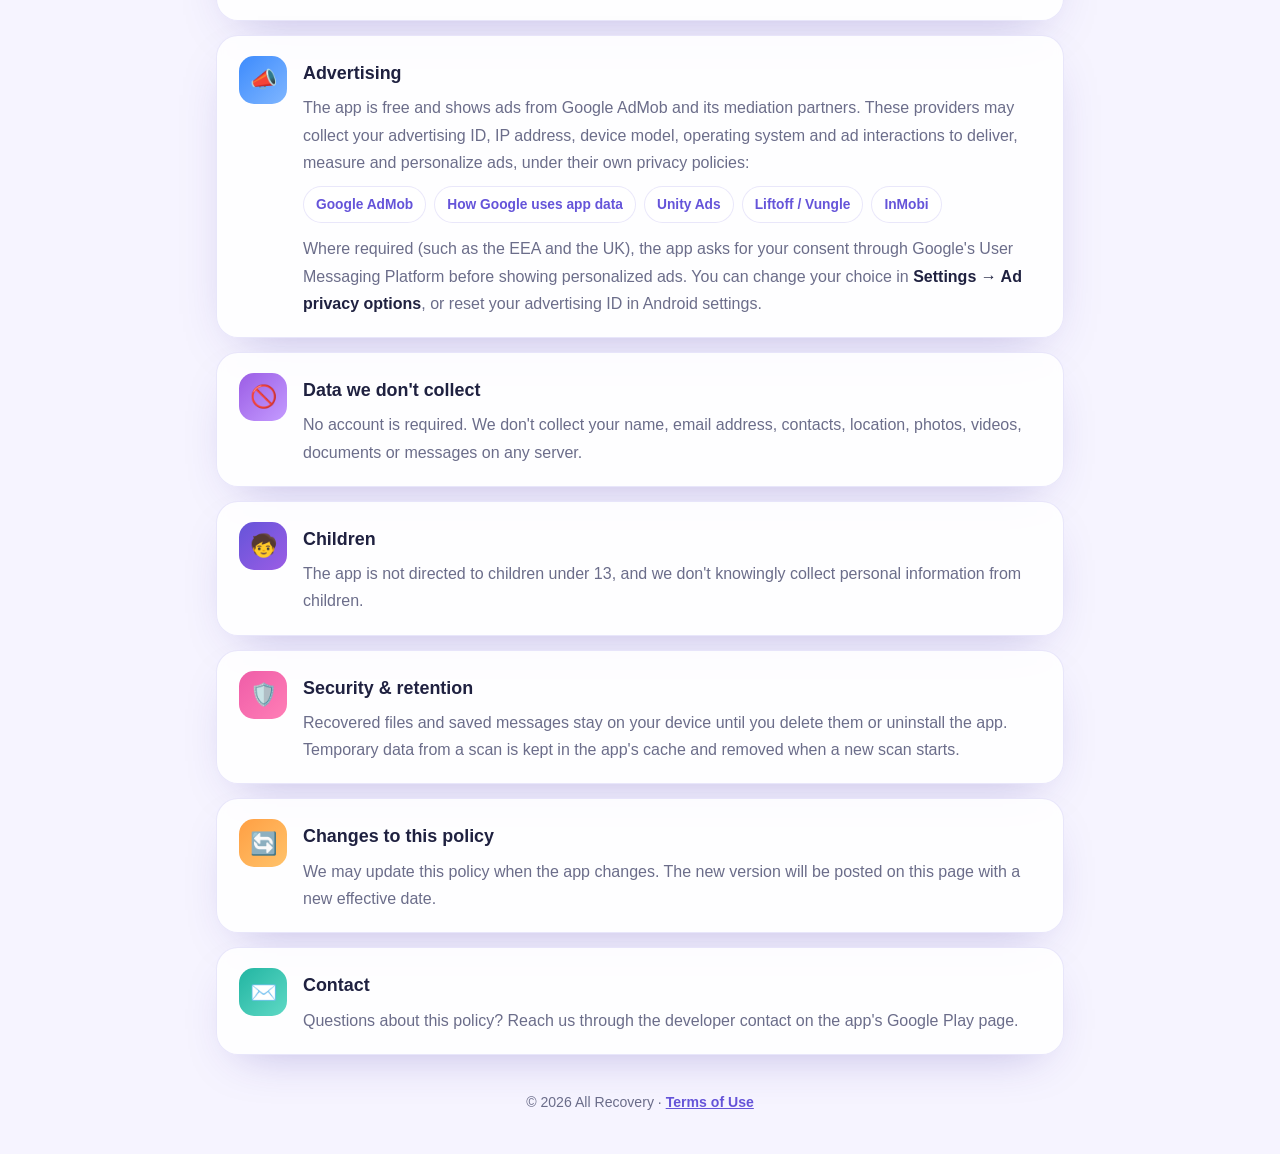
==== commit 7503dfb9: "add accessibility disclosure" ====
--- a/index.html
+++ b/index.html
@@ -41,6 +41,7 @@
       <a href="#files">Your files</a>
       <a href="#messages">Messages</a>
       <a href="#permissions">Permissions</a>
+      <a href="#accessibility">Accessibility</a>
       <a href="#ads">Advertising</a>
       <a href="#not-collected">Not collected</a>
       <a href="#children">Children</a>
@@ -82,10 +83,26 @@
             <li><strong>Notification access</strong> (optional): save messages from the chat apps you choose.</li>
             <li><strong>Notifications</strong> (optional): show the quick access notification.</li>
             <li><strong>USB access</strong> (optional): read an SD card or USB drive you connect, read-only.</li>
-            <li><strong>Kill background processes</strong>: used only by the RAM booster. It never reads data from
+            <li><strong>Kill background processes</strong>: used only by Phone Booster. It never reads data from
               other apps.</li>
+            <li><strong>Usage access</strong> (optional): shows which apps you used recently in Phone Booster. This
+              stays on your device.</li>
+            <li><strong>Accessibility service</strong> (optional): see below.</li>
             <li><strong>Internet</strong>: used only to load ads.</li>
           </ul>
+        </div>
+      </article>
+
+      <article class="card" id="accessibility">
+        <div class="icon">♿</div>
+        <div>
+          <h2>Accessibility service (optional)</h2>
+          <p>Phone Booster offers an optional "Automatic clean-up" that uses Android's Accessibility service. The app
+            shows an explanation and asks for your consent before you turn it on in <strong>Settings › Accessibility</strong>.</p>
+          <p>It is used <strong>only</strong> when you tap "Clean up now": it opens the app info page of each app you
+            selected in the list and taps "Force stop" → "OK" for you. It works only inside the system Settings app,
+            never stops apps you did not select, and <strong>does not read, collect, store or share</strong> your
+            screen content, messages or personal data. You can turn it off at any time.</p>
         </div>
       </article>
 
